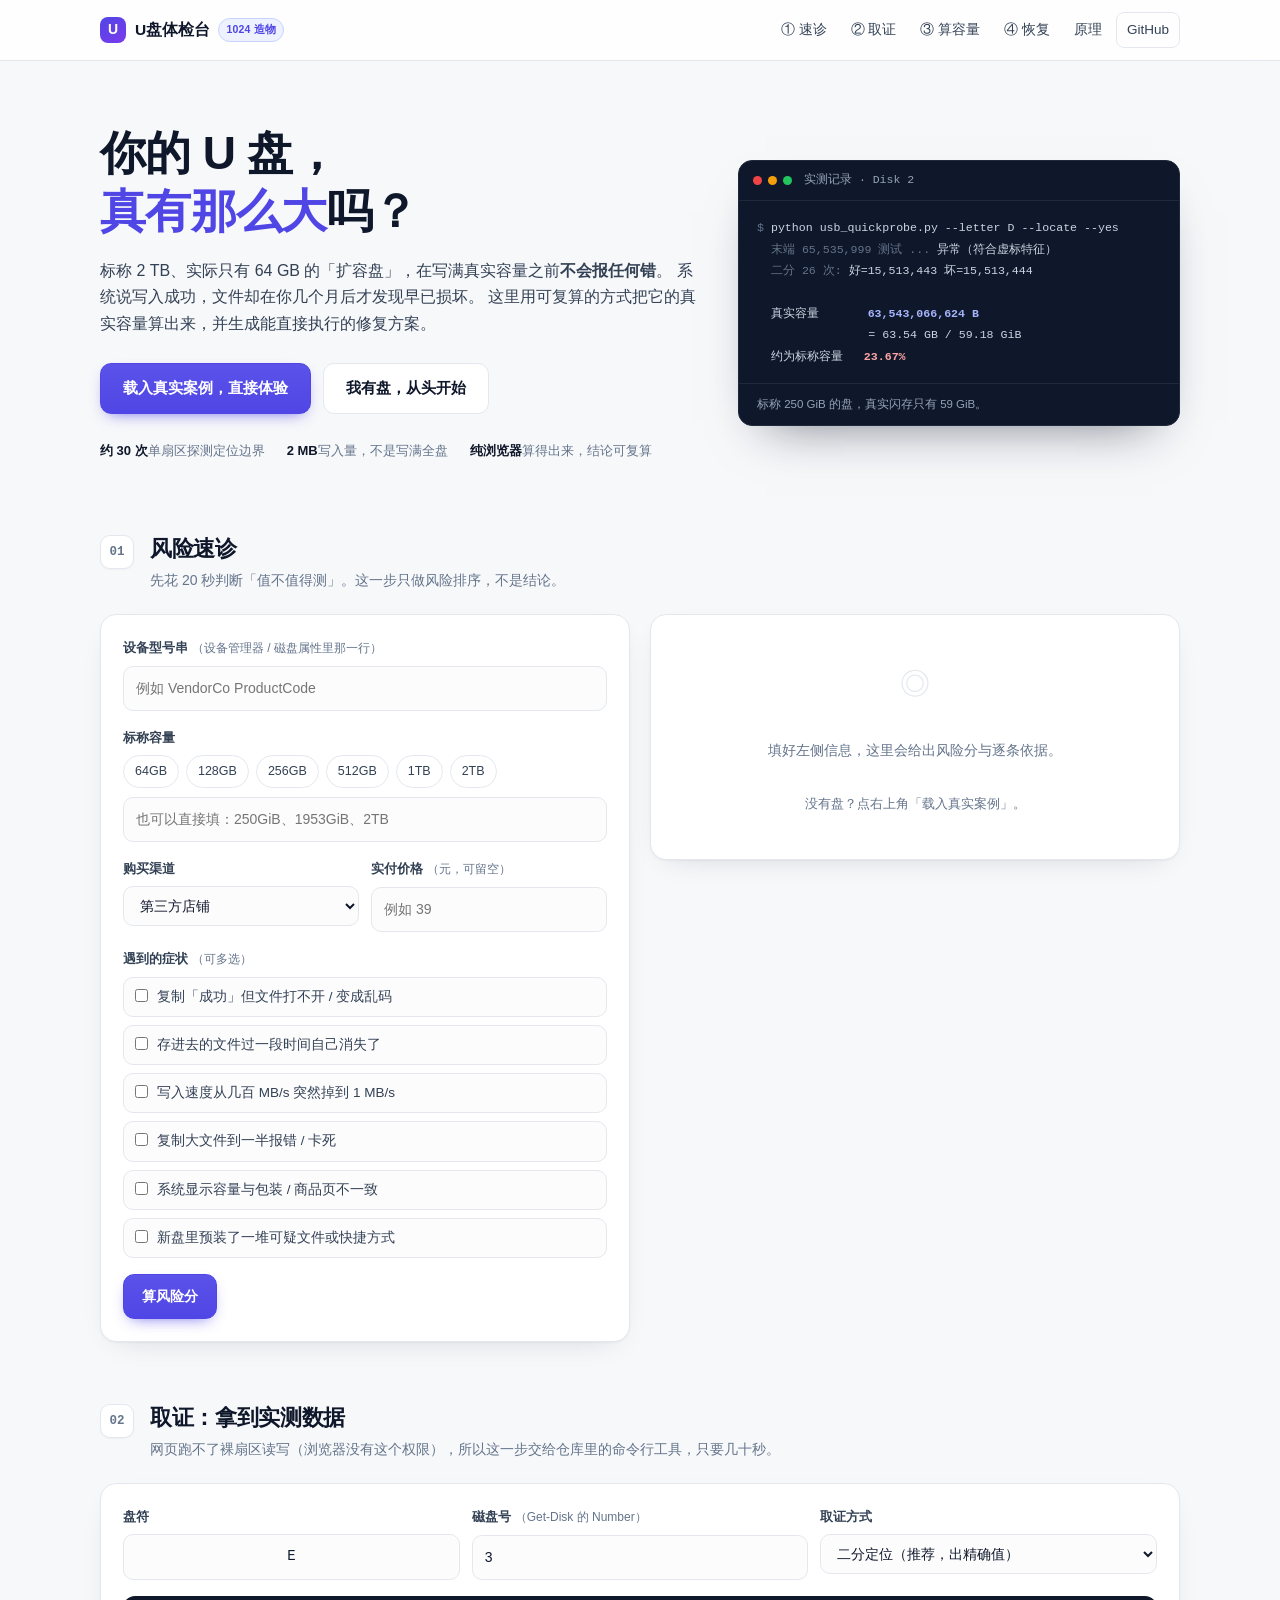
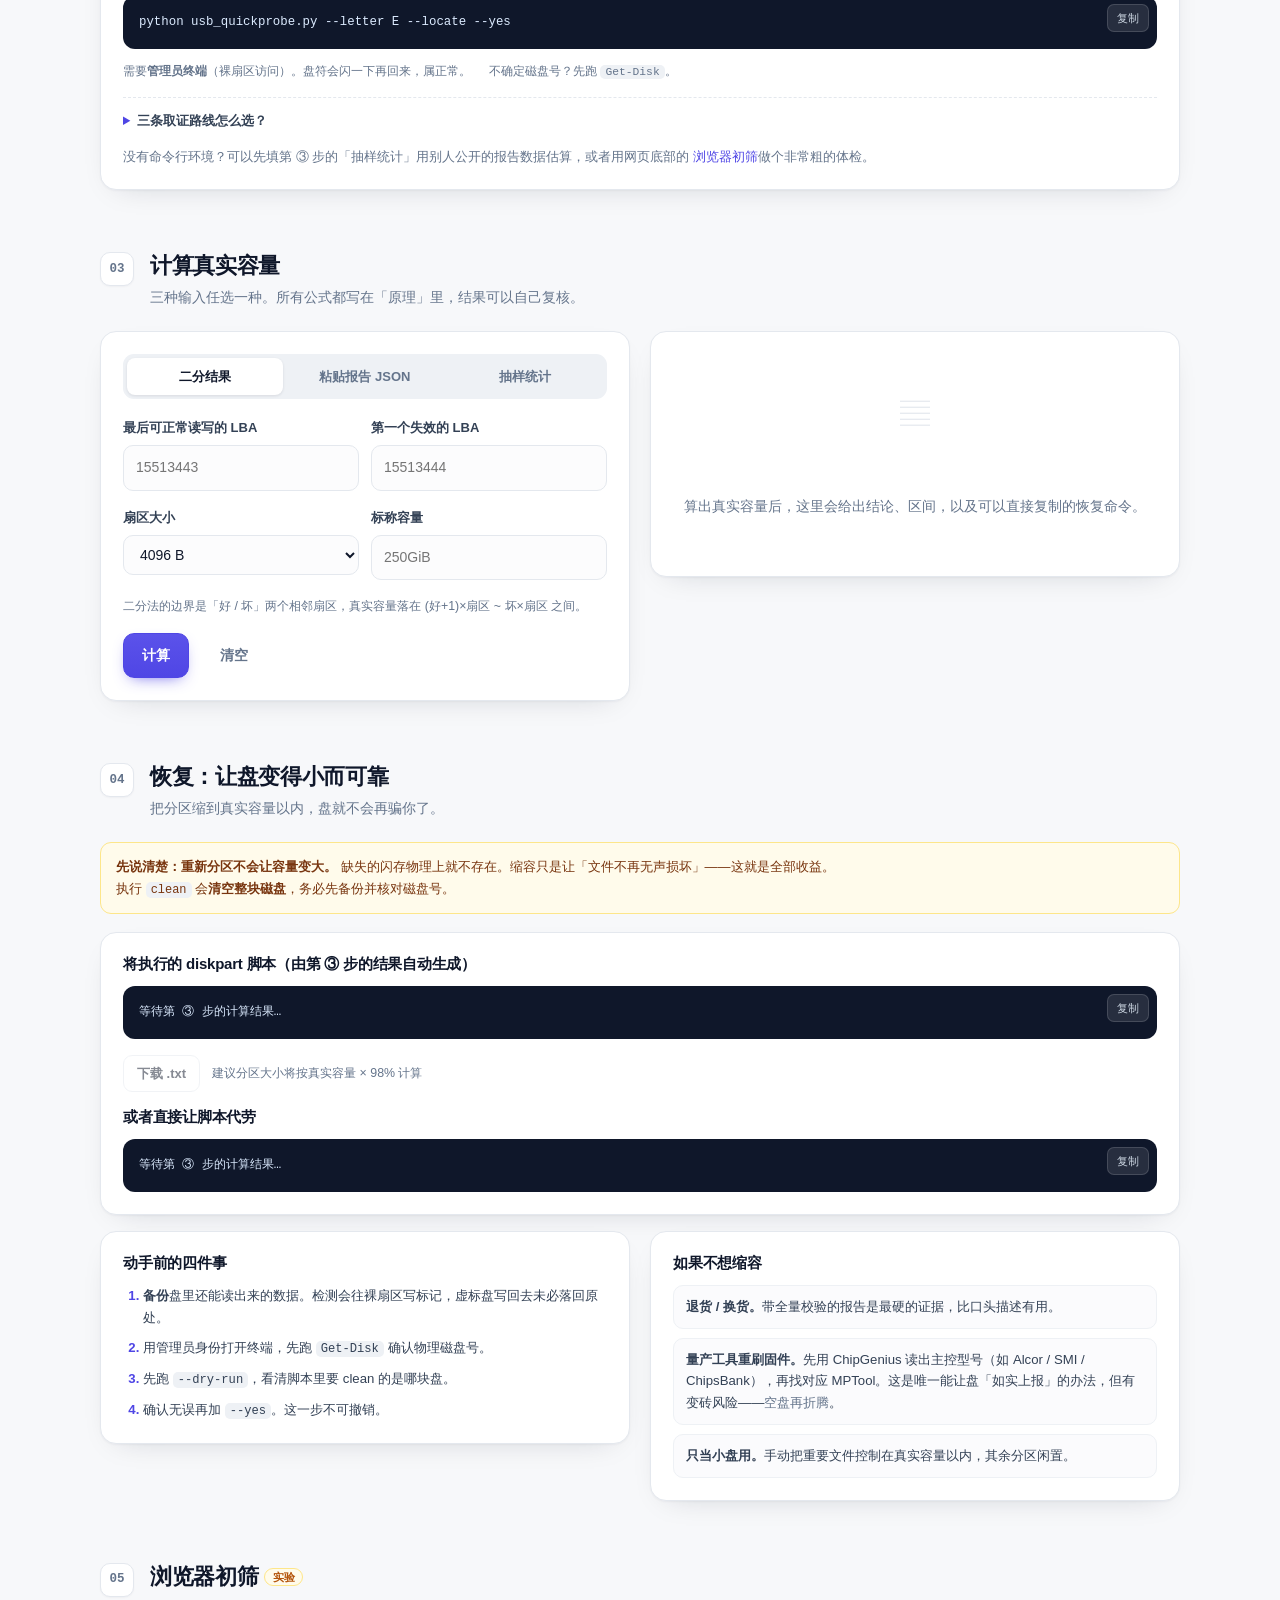
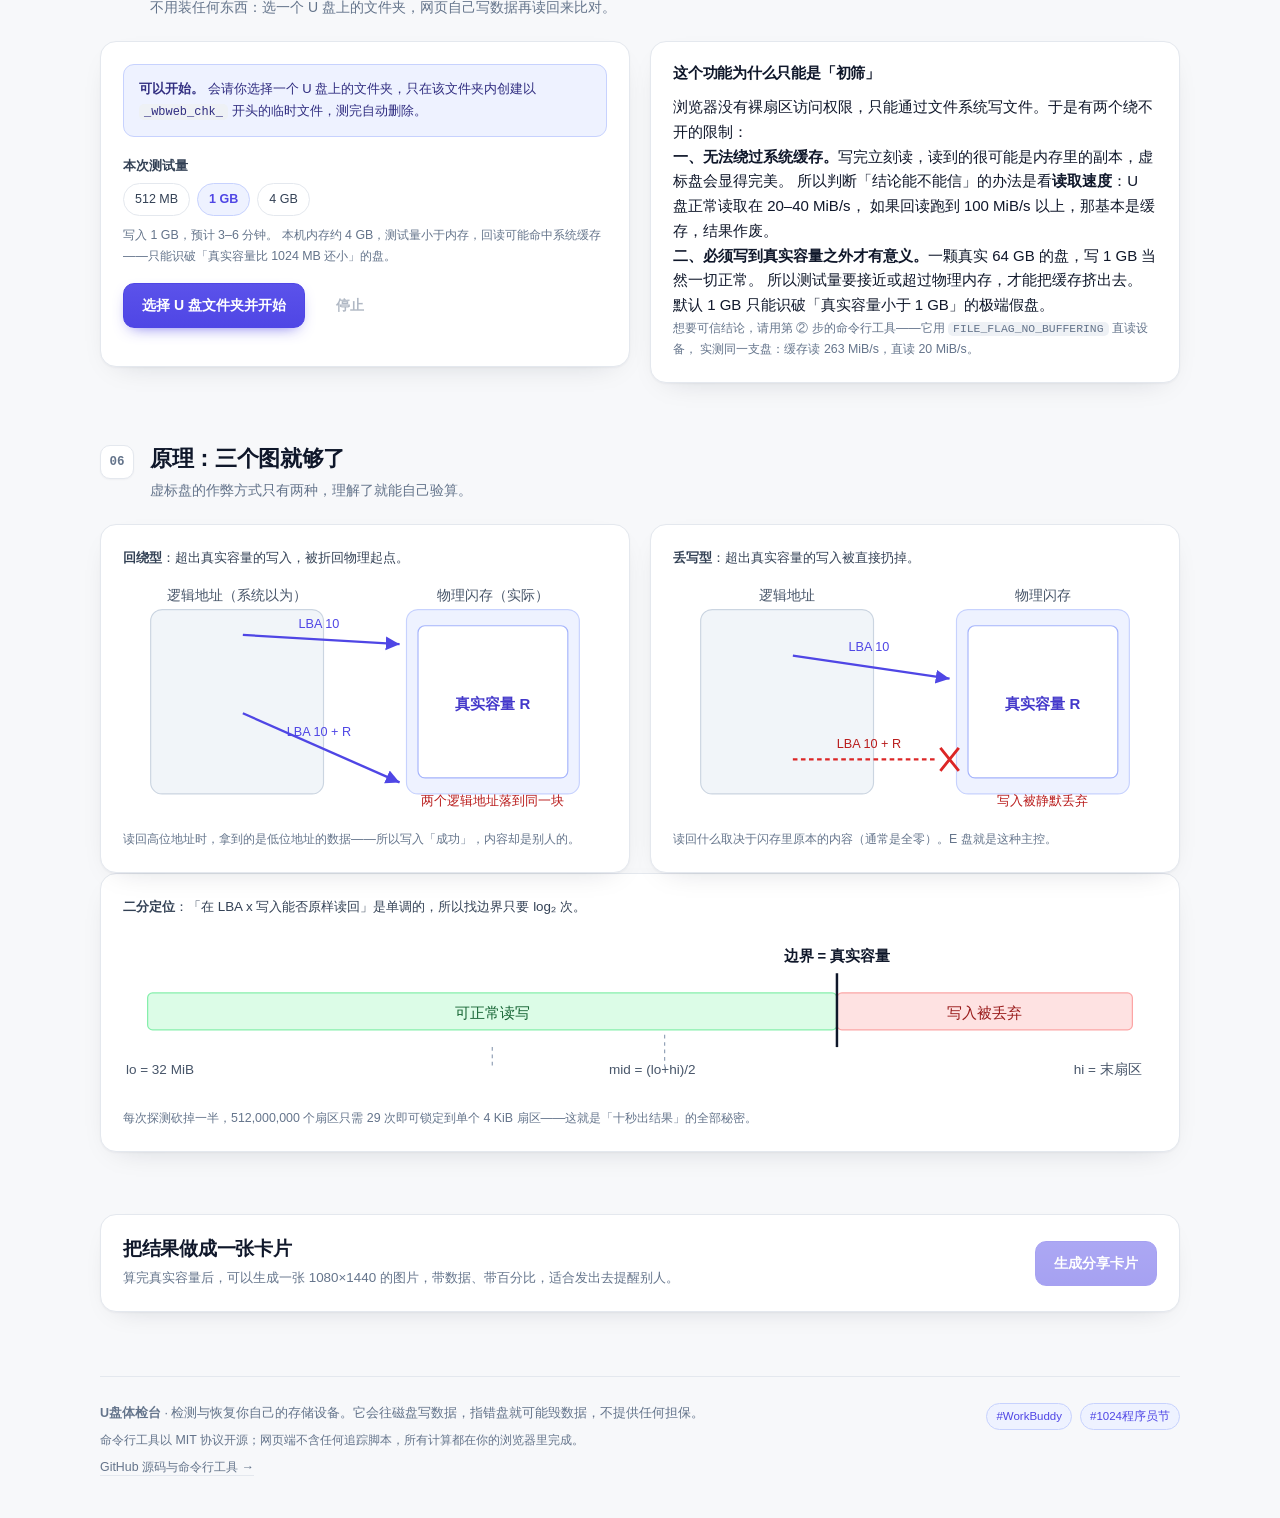
==== web/index.html @ 32edf79d "feat(web): add U盘体检台 web app and publish online - web/: zero-dependency single-page app (risk triage" ====
<!DOCTYPE html>
<html lang="zh-CN">
<head>
<meta charset="utf-8">
<meta name="viewport" content="width=device-width, initial-scale=1">
<title>U盘体检台 · 测出扩容盘的真实容量</title>
<meta name="description" content="标称 2TB 实际 64GB 的扩容 U 盘在你写满之前不会报错。速诊风险、生成取证命令、计算真实容量、生成恢复方案。">
<link rel="stylesheet" href="styles.css">
<link rel="icon" href="data:image/svg+xml,<svg xmlns='http://www.w3.org/2000/svg' viewBox='0 0 32 32'><text y='25' font-size='26'>🔍</text></svg>">
</head>
<body>

<header class="topbar">
  <div class="wrap topbar-inner">
    <a class="brand" href="#top">
      <span class="brand-mark">U</span>
      <span class="brand-name">U盘体检台</span>
      <span class="brand-badge">1024 造物</span>
    </a>
    <nav class="nav">
      <a href="#diagnose">① 速诊</a>
      <a href="#measure">② 取证</a>
      <a href="#calc">③ 算容量</a>
      <a href="#restore">④ 恢复</a>
      <a href="#how">原理</a>
      <a id="repoLink" class="nav-ghost" href="#" hidden>GitHub</a>
    </nav>
  </div>
</header>

<main id="top">

  <!-- ============ HERO ============ -->
  <section class="hero wrap">
    <div class="hero-copy">
      <h1>你的 U 盘，<br><span class="hl">真有那么大</span>吗？</h1>
      <p class="lede">
        标称 2 TB、实际只有 64 GB 的「扩容盘」，在写满真实容量之前<strong>不会报任何错</strong>。
        系统说写入成功，文件却在你几个月后才发现早已损坏。
        这里用可复算的方式把它的真实容量算出来，并生成能直接执行的修复方案。
      </p>
      <div class="hero-actions">
        <button id="demoBtn" class="btn btn-primary btn-lg">载入真实案例，直接体验</button>
        <a class="btn btn-lg" href="#diagnose">我有盘，从头开始</a>
      </div>
      <ul class="facts">
        <li><b>约 30 次</b>单扇区探测定位边界</li>
        <li><b>2 MB</b>写入量，不是写满全盘</li>
        <li><b>纯浏览器</b>算得出来，结论可复算</li>
      </ul>
    </div>
    <aside class="hero-card">
      <div class="hc-head">
        <span class="dot dot-red"></span><span class="dot dot-amber"></span><span class="dot dot-green"></span>
        <span class="hc-title">实测记录 · Disk 2</span>
      </div>
      <pre class="hc-code"><span class="c-dim">$</span> python usb_quickprobe.py --letter D --locate --yes
  <span class="c-dim">末端 65,535,999 测试 ...</span> 异常（符合虚标特征）
  <span class="c-dim">二分 26 次:</span> 好=15,513,443 坏=15,513,444

  真实容量       <span class="c-key">63,543,066,624 B</span>
                = 63.54 GB / 59.18 GiB
  约为标称容量   <span class="c-bad">23.67%</span></pre>
      <div class="hc-foot">标称 250 GiB 的盘，真实闪存只有 59 GiB。</div>
    </aside>
  </section>

  <!-- ============ ① 速诊 ============ -->
  <section id="diagnose" class="section wrap">
    <div class="sec-head">
      <span class="sec-num">01</span>
      <div>
        <h2>风险速诊</h2>
        <p>先花 20 秒判断「值不值得测」。这一步只做风险排序，<em>不是结论</em>。</p>
      </div>
    </div>

    <div class="grid-2">
      <div class="card form">
        <label class="field">
          <span class="label">设备型号串<em>（设备管理器 / 磁盘属性里那一行）</em></span>
          <input id="dModel" type="text" placeholder="例如 VendorCo ProductCode" list="modelHints" autocomplete="off">
          <datalist id="modelHints">
            <option value="VendorCo ProductCode"></option>
            <option value="Flash Disk 3.0"></option>
            <option value="General UDisk"></option>
            <option value="USB DISK 2.0"></option>
            <option value="Mass Storage Device"></option>
          </datalist>
        </label>

        <div class="field">
          <span class="label">标称容量</span>
          <div class="chips" id="capChips">
            <button type="button" data-cap="64GB">64GB</button>
            <button type="button" data-cap="128GB">128GB</button>
            <button type="button" data-cap="256GB">256GB</button>
            <button type="button" data-cap="512GB">512GB</button>
            <button type="button" data-cap="1TB">1TB</button>
            <button type="button" data-cap="2TB">2TB</button>
          </div>
          <input id="dCap" type="text" placeholder="也可以直接填：250GiB、1953GiB、2TB" autocomplete="off">
        </div>

        <div class="grid-2 tight">
          <label class="field">
            <span class="label">购买渠道</span>
            <select id="dChannel">
              <option value="brand">品牌官方 / 电商自营</option>
              <option value="third" selected>第三方店铺</option>
              <option value="used">二手 / 个人</option>
              <option value="gift">赠品 / 来源不明</option>
            </select>
          </label>
          <label class="field">
            <span class="label">实付价格<em>（元，可留空）</em></span>
            <input id="dPrice" type="number" min="0" step="1" placeholder="例如 39">
          </label>
        </div>

        <div class="field">
          <span class="label">遇到的症状<em>（可多选）</em></span>
          <div class="checks" id="dSymptoms">
            <label><input type="checkbox" value="corrupt" data-w="35"><span>复制「成功」但文件打不开 / 变成乱码</span></label>
            <label><input type="checkbox" value="vanish" data-w="40"><span>存进去的文件过一段时间自己消失了</span></label>
            <label><input type="checkbox" value="slow" data-w="20"><span>写入速度从几百 MB/s 突然掉到 1 MB/s</span></label>
            <label><input type="checkbox" value="fail" data-w="10"><span>复制大文件到一半报错 / 卡死</span></label>
            <label><input type="checkbox" value="mismatch" data-w="25"><span>系统显示容量与包装 / 商品页不一致</span></label>
            <label><input type="checkbox" value="preload" data-w="15"><span>新盘里预装了一堆可疑文件或快捷方式</span></label>
          </div>
        </div>

        <button id="dRun" class="btn btn-primary">算风险分</button>
      </div>

      <div class="card result-card" id="dResult">
        <div class="empty-state" id="dEmpty">
          <div class="empty-icon">◎</div>
          <p>填好左侧信息，这里会给出风险分与逐条依据。</p>
          <p class="muted">没有盘？点右上角「载入真实案例」。</p>
        </div>
        <div id="dOut" hidden></div>
      </div>
    </div>
  </section>

  <!-- ============ ② 取证 ============ -->
  <section id="measure" class="section wrap">
    <div class="sec-head">
      <span class="sec-num">02</span>
      <div>
        <h2>取证：拿到实测数据</h2>
        <p>网页跑不了裸扇区读写（浏览器没有这个权限），所以这一步交给仓库里的命令行工具，只要几十秒。</p>
      </div>
    </div>

    <div class="card">
      <div class="grid-3 tight">
        <label class="field">
          <span class="label">盘符</span>
          <input id="mLetter" type="text" maxlength="1" value="E" autocomplete="off">
        </label>
        <label class="field">
          <span class="label">磁盘号<em>（Get-Disk 的 Number）</em></span>
          <input id="mDisk" type="number" min="0" value="3">
        </label>
        <label class="field">
          <span class="label">取证方式</span>
          <select id="mMode">
            <option value="locate">二分定位（推荐，出精确值）</option>
            <option value="probe">随机抽样（先判真假）</option>
            <option value="full">全量写满（最严谨，最慢）</option>
          </select>
        </label>
      </div>

      <div class="codeblock">
        <button class="copy-btn" data-copy="mCmd">复制</button>
        <pre id="mCmd"></pre>
      </div>

      <div class="hint-row">
        <span class="hint">需要<strong>管理员终端</strong>（裸扇区访问）。盘符会闪一下再回来，属正常。</span>
        <span class="hint">不确定磁盘号？先跑 <code>Get-Disk</code>。</span>
      </div>

      <details class="fold">
        <summary>三条取证路线怎么选？</summary>
        <div class="table-wrap">
          <table>
            <thead><tr><th>方式</th><th>写入量</th><th>耗时</th><th>能给出什么</th></tr></thead>
            <tbody>
              <tr><td>二分定位</td><td>约 30 个扇区</td><td>10 秒</td><td>精确到 4 KiB 的真实容量</td></tr>
              <tr><td>随机抽样</td><td>约 2 MB</td><td>1–3 分钟</td><td>真假判定 + 粗估容量</td></tr>
              <tr><td>全量写满</td><td>整个标称容量</td><td>几十小时</td><td>逐字节证明，可用于退货举证</td></tr>
            </tbody>
          </table>
        </div>
      </details>

      <p class="note">
        没有命令行环境？可以先填第 ③ 步的「抽样统计」用别人公开的报告数据估算，或者用网页底部的
        <a href="#browser">浏览器初筛</a>做个非常粗的体检。
      </p>
    </div>
  </section>

  <!-- ============ ③ 算容量 ============ -->
  <section id="calc" class="section wrap">
    <div class="sec-head">
      <span class="sec-num">03</span>
      <div>
        <h2>计算真实容量</h2>
        <p>三种输入任选一种。所有公式都写在「原理」里，结果可以自己复核。</p>
      </div>
    </div>

    <div class="grid-2">
      <div class="card">
        <div class="tabs" id="calcTabs">
          <button class="tab is-on" data-tab="lba">二分结果</button>
          <button class="tab" data-tab="json">粘贴报告 JSON</button>
          <button class="tab" data-tab="sample">抽样统计</button>
        </div>

        <!-- tab: lba -->
        <div class="tabpane is-on" data-pane="lba">
          <div class="grid-2 tight">
            <label class="field">
              <span class="label">最后可正常读写的 LBA</span>
              <input id="cGood" type="number" min="0" placeholder="15513443">
            </label>
            <label class="field">
              <span class="label">第一个失效的 LBA</span>
              <input id="cBad" type="number" min="0" placeholder="15513444">
            </label>
          </div>
          <div class="grid-2 tight">
            <label class="field">
              <span class="label">扇区大小</span>
              <select id="cSector">
                <option value="4096" selected>4096 B</option>
                <option value="512">512 B</option>
              </select>
            </label>
            <label class="field">
              <span class="label">标称容量</span>
              <input id="cNominal1" type="text" placeholder="250GiB">
            </label>
          </div>
          <p class="micro">二分法的边界是「好 / 坏」两个相邻扇区，真实容量落在 (好+1)×扇区 ~ 坏×扇区 之间。</p>
        </div>

        <!-- tab: json -->
        <div class="tabpane" data-pane="json">
          <label class="field">
            <span class="label">把 <code>usb_quickprobe_*.json</code> 的内容粘进来</span>
            <textarea id="cJson" rows="8" placeholder='{"上报容量": 268435456000, "最大成功LBA": 15513443, "首个异常LBA": 15513444, ...}'></textarea>
          </label>
          <div class="row-2">
            <button id="cReadFile" class="btn btn-sm">选择 JSON 文件</button>
            <input id="cFile" type="file" accept=".json,application/json" hidden>
            <span class="micro">两个脚本生成的报告都认（抽样 / 二分）。</span>
          </div>
        </div>

        <!-- tab: sample -->
        <div class="tabpane" data-pane="sample">
          <div class="grid-2 tight">
            <label class="field">
              <span class="label">抽样扇区总数</span>
              <input id="sTotal" type="number" min="1" placeholder="514">
            </label>
            <label class="field">
              <span class="label">其中读到自己的标记</span>
              <input id="sOk" type="number" min="0" placeholder="13">
            </label>
          </div>
          <label class="field">
            <span class="label">标称容量</span>
            <input id="cNominal2" type="text" placeholder="2TB">
          </label>
          <p class="micro">
            命中率 ≈ 真实容量 / 标称容量。用 Wilson 区间给出 95% 置信范围——样本只有十几个时，
            这个区间会很宽，这正是它诚实的表现。
          </p>
        </div>

        <div class="row-2 mt">
          <button id="cRun" class="btn btn-primary">计算</button>
          <button id="cReset" class="btn btn-ghost">清空</button>
        </div>
      </div>

      <div class="card result-card" id="cResult">
        <div class="empty-state" id="cEmpty">
          <div class="empty-icon">▤</div>
          <p>算出真实容量后，这里会给出结论、区间，以及可以直接复制的恢复命令。</p>
        </div>
        <div id="cOut" hidden></div>
      </div>
    </div>
  </section>

  <!-- ============ ④ 恢复 ============ -->
  <section id="restore" class="section wrap">
    <div class="sec-head">
      <span class="sec-num">04</span>
      <div>
        <h2>恢复：让盘变得小而可靠</h2>
        <p>把分区缩到真实容量以内，盘就不会再骗你了。</p>
      </div>
    </div>

    <div class="alert alert-warn">
      <strong>先说清楚：重新分区不会让容量变大。</strong>
      缺失的闪存物理上就不存在。缩容只是让「文件不再无声损坏」——这就是全部收益。
      <br>执行 <code>clean</code> 会<strong>清空整块磁盘</strong>，务必先备份并核对磁盘号。
    </div>

    <div class="card">
      <h3 class="card-title">将执行的 diskpart 脚本（由第 ③ 步的结果自动生成）</h3>
      <div class="codeblock">
        <button class="copy-btn" data-copy="rScript">复制</button>
        <pre id="rScript">等待第 ③ 步的计算结果…</pre>
      </div>
      <div class="row-2 mt">
        <button id="rDownload" class="btn btn-sm" disabled>下载 .txt</button>
        <span class="micro" id="rMeta">建议分区大小将按真实容量 × 98% 计算</span>
      </div>

      <h3 class="card-title mt">或者直接让脚本代劳</h3>
      <div class="codeblock">
        <button class="copy-btn" data-copy="rCmd">复制</button>
        <pre id="rCmd">等待第 ③ 步的计算结果…</pre>
      </div>
    </div>

    <div class="grid-2 mt">
      <div class="card">
        <h3 class="card-title">动手前的四件事</h3>
        <ol class="steps">
          <li><b>备份</b>盘里还能读出来的数据。检测会往裸扇区写标记，虚标盘写回去未必落回原处。</li>
          <li>用管理员身份打开终端，先跑 <code>Get-Disk</code> 确认物理磁盘号。</li>
          <li>先跑 <code>--dry-run</code>，看清脚本里要 clean 的是哪块盘。</li>
          <li>确认无误再加 <code>--yes</code>。这一步不可撤销。</li>
        </ol>
      </div>
      <div class="card">
        <h3 class="card-title">如果不想缩容</h3>
        <ul class="plain">
          <li><b>退货 / 换货。</b>带全量校验的报告是最硬的证据，比口头描述有用。</li>
          <li><b>量产工具重刷固件。</b>先用 ChipGenius 读出主控型号（如 Alcor / SMI / ChipsBank），再找对应 MPTool。这是唯一能让盘「如实上报」的办法，但有变砖风险——<em>空盘再折腾</em>。</li>
          <li><b>只当小盘用。</b>手动把重要文件控制在真实容量以内，其余分区闲置。</li>
        </ul>
      </div>
    </div>
  </section>

  <!-- ============ 浏览器初筛 ============ -->
  <section id="browser" class="section wrap">
    <div class="sec-head">
      <span class="sec-num">05</span>
      <div>
        <h2>浏览器初筛 <span class="pill pill-beta">实验</span></h2>
        <p>不用装任何东西：选一个 U 盘上的文件夹，网页自己写数据再读回来比对。</p>
      </div>
    </div>

    <div class="grid-2">
      <div class="card">
        <div class="alert alert-info" id="fsaSupport">
          正在检查浏览器能力…
        </div>

        <label class="field">
          <span class="label">本次测试量</span>
          <div class="chips" id="bSizeChips">
            <button type="button" data-mb="512">512 MB</button>
            <button type="button" data-mb="1024" class="is-on">1 GB</button>
            <button type="button" data-mb="4096">4 GB</button>
          </div>
          <p class="micro" id="bSizeHint">测试量越大，结论越可信，也越慢。</p>
        </label>

        <div class="row-2">
          <button id="bStart" class="btn btn-primary">选择 U 盘文件夹并开始</button>
          <button id="bStop" class="btn btn-ghost" disabled>停止</button>
        </div>

        <div class="progress mt" id="bProgWrap" hidden>
          <div class="progress-bar"><span id="bBar"></span></div>
          <div class="progress-meta"><span id="bPhase">准备中</span><span id="bStat"></span></div>
        </div>

        <pre id="bLog" class="log" hidden></pre>
        <div id="bVerdict" class="mt"></div>
      </div>

      <div class="card prose">
        <h3 class="card-title">这个功能为什么只能是「初筛」</h3>
        <p>
          浏览器没有裸扇区访问权限，只能通过文件系统写文件。于是有两个绕不开的限制：
        </p>
        <p>
          <b>一、无法绕过系统缓存。</b>写完立刻读，读到的很可能是内存里的副本，虚标盘会显得完美。
          所以判断「结论能不能信」的办法是看<strong>读取速度</strong>：U 盘正常读取在 20–40 MiB/s，
          如果回读跑到 100 MiB/s 以上，那基本是缓存，结果作废。
        </p>
        <p>
          <b>二、必须写到真实容量之外才有意义。</b>一颗真实 64 GB 的盘，写 1 GB 当然一切正常。
          所以测试量要接近或超过物理内存，才能把缓存挤出去。默认 1 GB 只能识破「真实容量小于 1 GB」的极端假盘。
        </p>
        <p class="micro">
          想要可信结论，请用第 ② 步的命令行工具——它用 <code>FILE_FLAG_NO_BUFFERING</code> 直读设备，
          实测同一支盘：缓存读 263 MiB/s，直读 20 MiB/s。
        </p>
      </div>
    </div>
  </section>

  <!-- ============ 原理 ============ -->
  <section id="how" class="section wrap">
    <div class="sec-head">
      <span class="sec-num">06</span>
      <div>
        <h2>原理：三个图就够了</h2>
        <p>虚标盘的作弊方式只有两种，理解了就能自己验算。</p>
      </div>
    </div>

    <div class="grid-2">
      <figure class="card fig">
        <figcaption><b>回绕型</b>：超出真实容量的写入，被折回物理起点。</figcaption>
        <svg viewBox="0 0 420 220" role="img" aria-label="回绕型地址映射示意图">
          <defs>
            <marker id="ar1" markerWidth="8" markerHeight="8" refX="6" refY="3" orient="auto">
              <path d="M0,0 L6,3 L0,6 Z" fill="#4f46e5"/>
            </marker>
          </defs>
          <rect x="24" y="30" width="150" height="160" rx="10" fill="#f1f5f9" stroke="#cbd5e1"/>
          <text x="99" y="22" text-anchor="middle" font-size="12" fill="#475569">逻辑地址（系统以为）</text>
          <rect x="246" y="30" width="150" height="160" rx="10" fill="#eef2ff" stroke="#c7d2fe"/>
          <text x="321" y="22" text-anchor="middle" font-size="12" fill="#475569">物理闪存（实际）</text>
          <rect x="256" y="44" width="130" height="132" rx="6" fill="#fff" stroke="#a5b4fc"/>
          <text x="321" y="116" text-anchor="middle" font-size="13" font-weight="700" fill="#4338ca">真实容量 R</text>
          <line x1="104" y1="52" x2="240" y2="60" stroke="#4f46e5" stroke-width="2" marker-end="url(#ar1)"/>
          <text x="170" y="46" text-anchor="middle" font-size="11" fill="#4f46e5">LBA 10</text>
          <line x1="104" y1="120" x2="240" y2="180" stroke="#4f46e5" stroke-width="2" marker-end="url(#ar1)"/>
          <text x="170" y="140" text-anchor="middle" font-size="11" fill="#4f46e5">LBA 10 + R</text>
          <text x="321" y="200" text-anchor="middle" font-size="11" fill="#b91c1c">两个逻辑地址落到同一块</text>
        </svg>
        <p class="micro">读回高位地址时，拿到的是低位地址的数据——所以写入「成功」，内容却是别人的。</p>
      </figure>

      <figure class="card fig">
        <figcaption><b>丢写型</b>：超出真实容量的写入被直接扔掉。</figcaption>
        <svg viewBox="0 0 420 220" role="img" aria-label="丢写型示意图">
          <rect x="24" y="30" width="150" height="160" rx="10" fill="#f1f5f9" stroke="#cbd5e1"/>
          <text x="99" y="22" text-anchor="middle" font-size="12" fill="#475569">逻辑地址</text>
          <rect x="246" y="30" width="150" height="160" rx="10" fill="#eef2ff" stroke="#c7d2fe"/>
          <text x="321" y="22" text-anchor="middle" font-size="12" fill="#475569">物理闪存</text>
          <rect x="256" y="44" width="130" height="132" rx="6" fill="#fff" stroke="#a5b4fc"/>
          <text x="321" y="116" text-anchor="middle" font-size="13" font-weight="700" fill="#4338ca">真实容量 R</text>
          <line x1="104" y1="70" x2="240" y2="90" stroke="#4f46e5" stroke-width="2" marker-end="url(#ar1)"/>
          <text x="170" y="66" text-anchor="middle" font-size="11" fill="#4f46e5">LBA 10</text>
          <line x1="104" y1="160" x2="228" y2="160" stroke="#dc2626" stroke-width="2" stroke-dasharray="4 3"/>
          <path d="M232 150 L248 170 M248 150 L232 170" stroke="#dc2626" stroke-width="2.5"/>
          <text x="170" y="150" text-anchor="middle" font-size="11" fill="#b91c1c">LBA 10 + R</text>
          <text x="321" y="200" text-anchor="middle" font-size="11" fill="#b91c1c">写入被静默丢弃</text>
        </svg>
        <p class="micro">读回什么取决于闪存里原本的内容（通常是全零）。E 盘就是这种主控。</p>
      </figure>
    </div>

    <div class="card fig mt">
      <figcaption><b>二分定位</b>：「在 LBA x 写入能否原样读回」是单调的，所以找边界只要 log₂ 次。</figcaption>
      <svg viewBox="0 0 840 150" role="img" aria-label="二分查找容量边界示意图">
        <rect x="20" y="56" width="560" height="30" rx="4" fill="#dcfce7" stroke="#86efac"/>
        <rect x="580" y="56" width="240" height="30" rx="4" fill="#fee2e2" stroke="#fca5a5"/>
        <text x="300" y="76" text-anchor="middle" font-size="12" fill="#166534">可正常读写</text>
        <text x="700" y="76" text-anchor="middle" font-size="12" fill="#991b1b">写入被丢弃</text>
        <line x1="580" y1="40" x2="580" y2="100" stroke="#0f172a" stroke-width="2"/>
        <text x="580" y="30" text-anchor="middle" font-size="12" font-weight="700" fill="#0f172a">边界 = 真实容量</text>
        <g font-size="11" fill="#475569" text-anchor="middle">
          <text x="30" y="122">lo = 32 MiB</text>
          <text x="430" y="122">mid = (lo+hi)/2</text>
          <text x="800" y="122">hi = 末扇区</text>
        </g>
        <g stroke="#94a3b8" stroke-dasharray="3 3">
          <line x1="300" y1="100" x2="300" y2="116"/>
          <line x1="440" y1="90" x2="440" y2="116"/>
        </g>
      </svg>
      <p class="micro">
        每次探测砍掉一半，512,000,000 个扇区只需 29 次即可锁定到单个 4 KiB 扇区——这就是「十秒出结果」的全部秘密。
      </p>
    </div>
  </section>

  <!-- ============ 分享卡 ============ -->
  <section class="section wrap">
    <div class="card cta-card">
      <div>
        <h2>把结果做成一张卡片</h2>
        <p>算完真实容量后，可以生成一张 1080×1440 的图片，带数据、带百分比，适合发出去提醒别人。</p>
      </div>
      <button id="shareBtn" class="btn btn-primary" disabled>生成分享卡片</button>
    </div>
    <div id="shareWrap" class="share-wrap" hidden>
      <canvas id="shareCanvas" width="1080" height="1440"></canvas>
      <div class="share-actions">
        <button id="shareDl" class="btn btn-primary">下载 PNG</button>
        <button id="shareClose" class="btn btn-ghost">收起</button>
      </div>
    </div>
  </section>

  <footer class="footer wrap">
    <div>
      <p><b>U盘体检台</b> · 检测与恢复你自己的存储设备。它会往磁盘写数据，指错盘就可能毁数据，不提供任何担保。</p>
      <p class="micro">命令行工具以 MIT 协议开源；网页端不含任何追踪脚本，所有计算都在你的浏览器里完成。</p>
      <p class="micro"><a class="foot-link" href="https://github.com/dscdtc/usb-storage-fake-capacity-checker" target="_blank" rel="noopener">GitHub 源码与命令行工具 →</a></p>
    </div>
    <div class="foot-tags">
      <span>#WorkBuddy</span><span>#1024程序员节</span>
    </div>
  </footer>
</main>

<script src="app.js"></script>
</body>
</html>
---- web/styles.css ----
/* ============================================================
   U盘体检台 — 样式
   浅色主题 / 无外部依赖 / 响应式
   ============================================================ */

:root {
  --bg: #f7f8fa;
  --surface: #ffffff;
  --ink: #0f172a;
  --ink-2: #334155;
  --ink-3: #64748b;
  --line: #e4e8ee;
  --line-2: #eef1f5;
  --accent: #4f46e5;
  --accent-soft: #eef2ff;
  --accent-line: #c7d2fe;
  --ok: #059669;
  --ok-soft: #ecfdf5;
  --ok-line: #a7f3d0;
  --warn: #b45309;
  --warn-soft: #fffbeb;
  --warn-line: #fde68a;
  --bad: #dc2626;
  --bad-soft: #fef2f2;
  --bad-line: #fecaca;
  --radius: 16px;
  --shadow: 0 1px 2px rgba(15, 23, 42, .04), 0 10px 30px -18px rgba(15, 23, 42, .22);
  --mono: ui-monospace, "Cascadia Code", "SFMono-Regular", Consolas, "Liberation Mono", monospace;
}

* { box-sizing: border-box; }

/* 有些元素自带 display（grid/flex），会盖掉 [hidden] 的默认样式，这里强制还原 */
[hidden] { display: none !important; }

/* 网格子项默认 min-width:auto，长代码行会把整列撑出视口，必须允许收缩 */
.hero > *, .grid-2 > *, .grid-3 > * { min-width: 0; }

html { scroll-behavior: smooth; }

body {
  margin: 0;
  background:
    radial-gradient(1100px 520px at 78% -8%, #eef2ff 0%, rgba(238, 242, 255, 0) 62%),
    var(--bg);
  color: var(--ink);
  font: 15px/1.65 -apple-system, BlinkMacSystemFont, "Segoe UI", "PingFang SC",
        "Hiragino Sans GB", "Microsoft YaHei", sans-serif;
  -webkit-font-smoothing: antialiased;
}

h1, h2, h3 { margin: 0; line-height: 1.25; letter-spacing: -.015em; }
p { margin: 0; }
a { color: var(--accent); text-decoration: none; }
a:hover { text-decoration: underline; }
code { font-family: var(--mono); font-size: .92em; background: var(--line-2); padding: 1px 5px; border-radius: 5px; }
em { font-style: normal; color: var(--ink-3); }

.wrap { width: min(1080px, calc(100% - 40px)); margin-inline: auto; }

/* ---------- 顶栏 ---------- */
.topbar {
  position: sticky; top: 0; z-index: 50;
  background: rgba(255, 255, 255, .82);
  backdrop-filter: saturate(180%) blur(12px);
  border-bottom: 1px solid var(--line);
}
.topbar-inner { display: flex; align-items: center; justify-content: space-between; height: 60px; gap: 16px; }
.brand { display: flex; align-items: center; gap: 9px; color: var(--ink); font-weight: 700; letter-spacing: -.01em; }
.brand:hover { text-decoration: none; }
.brand-mark {
  display: grid; place-items: center; width: 26px; height: 26px; border-radius: 8px;
  background: linear-gradient(145deg, #4f46e5, #7c3aed); color: #fff;
  font-size: 14px; font-weight: 800;
}
.brand-name { font-size: 15.5px; }
.brand-badge {
  font-size: 10.5px; font-weight: 600; color: var(--accent);
  background: var(--accent-soft); border: 1px solid var(--accent-line);
  padding: 2px 7px; border-radius: 99px; letter-spacing: .02em;
}
.nav { display: flex; align-items: center; gap: 4px; }
.nav a {
  font-size: 13.5px; color: var(--ink-2); padding: 6px 10px; border-radius: 8px;
}
.nav a:hover { background: var(--line-2); text-decoration: none; color: var(--ink); }
.nav-ghost { border: 1px solid var(--line); }

/* ---------- 首屏 ---------- */
.hero {
  display: grid; grid-template-columns: 1.15fr .85fr; gap: 40px; align-items: center;
  padding: 64px 0 20px;
}
.hero h1 { font-size: clamp(30px, 4.4vw, 46px); font-weight: 800; }
.hl { color: var(--accent); }
.lede { margin-top: 18px; font-size: 16px; color: var(--ink-2); max-width: 46em; }
.hero-actions { display: flex; flex-wrap: wrap; gap: 12px; margin-top: 26px; }
.facts { display: flex; flex-wrap: wrap; gap: 8px 22px; list-style: none; margin: 26px 0 0; padding: 0; font-size: 13px; color: var(--ink-3); }
.facts b { color: var(--ink); font-weight: 700; }

.hero-card {
  background: #0f172a; border-radius: 14px; overflow: hidden;
  box-shadow: 0 24px 50px -28px rgba(15, 23, 42, .6);
  border: 1px solid #1e293b;
}
.hc-head { display: flex; align-items: center; gap: 6px; padding: 10px 14px; border-bottom: 1px solid #1e293b; }
.dot { width: 9px; height: 9px; border-radius: 50%; }
.dot-red { background: #ef4444; } .dot-amber { background: #f59e0b; } .dot-green { background: #22c55e; }
.hc-title { margin-left: 6px; font-size: 11.5px; color: #94a3b8; font-family: var(--mono); }
.hc-code {
  margin: 0; padding: 16px 18px; font-family: var(--mono); font-size: 11.6px; line-height: 1.85;
  color: #cbd5e1; white-space: pre-wrap; overflow-wrap: anywhere; overflow-x: auto;
}
.c-dim { color: #64748b; } .c-key { color: #a5b4fc; font-weight: 700; } .c-bad { color: #fca5a5; font-weight: 700; }
.hc-foot { padding: 11px 18px; border-top: 1px solid #1e293b; font-size: 11.5px; color: #94a3b8; }

/* ---------- 区块 ---------- */
.section { padding: 54px 0 8px; scroll-margin-top: 70px; }
.sec-head { display: flex; gap: 16px; align-items: flex-start; margin-bottom: 22px; }
.sec-num {
  flex: none; display: grid; place-items: center; width: 34px; height: 34px; border-radius: 10px;
  background: var(--surface); border: 1px solid var(--line); color: var(--ink-3);
  font-family: var(--mono); font-size: 12.5px; font-weight: 700; box-shadow: var(--shadow);
}
.sec-head h2 { font-size: 22px; font-weight: 750; }
.sec-head p { margin-top: 6px; color: var(--ink-3); font-size: 14px; max-width: 62em; }

/* ---------- 卡片 ---------- */
.card {
  background: var(--surface); border: 1px solid var(--line); border-radius: var(--radius);
  padding: 22px; box-shadow: var(--shadow);
}
.card-title { font-size: 15px; font-weight: 700; margin-bottom: 12px; }
.grid-2 { display: grid; grid-template-columns: 1fr 1fr; gap: 20px; align-items: start; }
.grid-3 { display: grid; grid-template-columns: repeat(3, 1fr); gap: 14px; }
.tight { gap: 12px; }
.mt { margin-top: 16px; }
.row-2 { display: flex; align-items: center; gap: 12px; flex-wrap: wrap; }

/* ---------- 表单 ---------- */
.field { display: block; margin-bottom: 16px; }
.label { display: block; font-size: 13px; font-weight: 600; color: var(--ink-2); margin-bottom: 7px; }
.label em { font-weight: 400; font-size: 12px; margin-left: 4px; }
input[type="text"], input[type="number"], select, textarea {
  width: 100%; padding: 10px 12px; font: inherit; font-size: 14px; color: var(--ink);
  background: #fcfcfd; border: 1px solid var(--line); border-radius: 10px;
  transition: border-color .15s, box-shadow .15s, background .15s;
}
input:focus, select:focus, textarea:focus {
  outline: none; background: #fff; border-color: var(--accent);
  box-shadow: 0 0 0 3px rgba(79, 70, 229, .12);
}
textarea { font-family: var(--mono); font-size: 12.4px; resize: vertical; line-height: 1.6; }
#mLetter { text-transform: uppercase; font-family: var(--mono); text-align: center; }

.chips { display: flex; flex-wrap: wrap; gap: 7px; margin-bottom: 9px; }
.chips button {
  font: inherit; font-size: 12.5px; padding: 5px 11px; border-radius: 99px; cursor: pointer;
  background: #fff; border: 1px solid var(--line); color: var(--ink-2);
}
.chips button:hover { border-color: var(--accent-line); color: var(--accent); }
.chips button.is-on { background: var(--accent-soft); border-color: var(--accent-line); color: var(--accent); font-weight: 600; }

.checks { display: grid; gap: 8px; }
.checks label {
  display: flex; gap: 9px; align-items: flex-start; font-size: 13.5px; color: var(--ink-2);
  padding: 8px 11px; border: 1px solid var(--line); border-radius: 10px; cursor: pointer;
  background: #fcfcfd; transition: border-color .15s, background .15s;
}
.checks label:hover { border-color: var(--accent-line); }
.checks input { margin: 3px 0 0; accent-color: var(--accent); flex: none; }
.checks input:checked + span { color: var(--ink); font-weight: 600; }

/* ---------- 按钮 ---------- */
.btn {
  display: inline-flex; align-items: center; justify-content: center; gap: 7px;
  font: inherit; font-size: 14px; font-weight: 600; padding: 10px 18px;
  border-radius: 11px; border: 1px solid var(--line); background: #fff; color: var(--ink);
  cursor: pointer; transition: transform .08s, box-shadow .15s, background .15s, border-color .15s;
}
.btn:hover { border-color: #d3d9e2; box-shadow: 0 2px 8px rgba(15, 23, 42, .06); }
.btn:active { transform: translateY(1px); }
.btn:disabled { opacity: .5; cursor: not-allowed; box-shadow: none; }
.btn-primary { background: linear-gradient(180deg, #5b52ea, #4f46e5); border-color: #4f46e5; color: #fff; box-shadow: 0 6px 16px -8px rgba(79, 70, 229, .9); }
.btn-primary:hover:not(:disabled) { background: linear-gradient(180deg, #655cf0, #4b42dd); border-color: #4b42dd; }
.btn-lg { padding: 12px 22px; font-size: 15px; }
.btn-sm { padding: 7px 13px; font-size: 13px; border-radius: 9px; }
.btn-ghost { background: transparent; border-color: transparent; color: var(--ink-3); }
.btn-ghost:hover { background: var(--line-2); border-color: transparent; }

/* ---------- 结果区 ---------- */
.result-card { min-height: 220px; }
.empty-state { display: grid; place-items: center; text-align: center; height: 100%; min-height: 200px; gap: 8px; color: var(--ink-3); font-size: 13.5px; padding: 10px; }
.empty-icon { font-size: 30px; color: var(--line); }
.muted { color: var(--ink-3); font-size: 12.5px; }
.micro { font-size: 12.4px; color: var(--ink-3); line-height: 1.7; }
.note { margin-top: 14px; font-size: 12.8px; color: var(--ink-3); }

.score-top { display: flex; align-items: center; gap: 18px; margin-bottom: 18px; }
.ring {
  --p: 0; --c: var(--accent);
  flex: none; width: 96px; height: 96px; border-radius: 50%; display: grid; place-items: center;
  background: conic-gradient(var(--c) calc(var(--p) * 1%), #eef1f6 0);
  position: relative;
}
.ring::after {
  content: ""; position: absolute; inset: 9px; border-radius: 50%; background: #fff;
}
.ring-txt { position: relative; z-index: 1; text-align: center; line-height: 1.1; }
.ring-txt b { font-size: 26px; font-family: var(--mono); }
.ring-txt span { display: block; font-size: 11px; color: var(--ink-3); margin-top: 2px; }
.score-meta { min-width: 0; }
.score-level { font-size: 18px; font-weight: 750; }
.score-advice { font-size: 13px; color: var(--ink-2); margin-top: 5px; }

.reasons { list-style: none; margin: 0; padding: 0; display: grid; gap: 7px; }
.reasons li {
  display: flex; gap: 10px; align-items: baseline; font-size: 13px; color: var(--ink-2);
  padding: 8px 11px; background: #fbfbfd; border: 1px solid var(--line-2); border-radius: 9px;
}
.reasons .pts { flex: none; font-family: var(--mono); font-size: 11.5px; font-weight: 700; color: var(--bad); min-width: 30px; }
.reasons .pts.zero { color: var(--ink-3); }

/* 结论卡 */
.big-num { font-family: var(--mono); font-size: 34px; font-weight: 700; letter-spacing: -.02em; line-height: 1.15; }
.big-unit { font-size: 13.5px; color: var(--ink-3); margin-top: 4px; }
.bar-compare { margin: 16px 0 6px; }
.bar-track { height: 12px; border-radius: 99px; background: #eef1f6; overflow: hidden; display: flex; }
.bar-real { height: 100%; background: linear-gradient(90deg, #dc2626, #f97316); border-radius: 99px 0 0 99px; }
.bar-legend { display: flex; justify-content: space-between; font-size: 11.5px; color: var(--ink-3); margin-top: 6px; }
.kv { display: grid; grid-template-columns: auto 1fr; gap: 7px 14px; margin: 16px 0 0; font-size: 13px; }
.kv dt { color: var(--ink-3); }
.kv dd { margin: 0; text-align: right; font-family: var(--mono); font-size: 12.6px; color: var(--ink); }
.dash { margin: 16px 0; border: 0; border-top: 1px dashed var(--line); }

/* ---------- 代码块 ---------- */
.codeblock { position: relative; background: #0f172a; border-radius: 12px; overflow: hidden; }
.codeblock pre {
  margin: 0; padding: 15px 16px; font-family: var(--mono); font-size: 12.4px; line-height: 1.85;
  color: #dbeafe; white-space: pre-wrap; word-break: break-all;
}
.copy-btn {
  position: absolute; top: 8px; right: 8px; z-index: 1;
  font: inherit; font-size: 11px; padding: 4px 9px; border-radius: 7px; cursor: pointer;
  background: rgba(255, 255, 255, .1); color: #cbd5e1; border: 1px solid rgba(255, 255, 255, .14);
}
.copy-btn:hover { background: rgba(255, 255, 255, .18); color: #fff; }
.copy-btn.done { background: #059669; border-color: #059669; color: #fff; }

.hint-row { display: flex; flex-wrap: wrap; gap: 8px 18px; margin-top: 12px; }
.hint { font-size: 12.3px; color: var(--ink-3); }

/* ---------- 折叠 / 表格 ---------- */
.fold { margin-top: 16px; border-top: 1px dashed var(--line); padding-top: 12px; }
.fold summary { cursor: pointer; font-size: 13px; font-weight: 600; color: var(--ink-2); }
.fold summary::marker { color: var(--accent); }
.table-wrap { overflow-x: auto; margin-top: 12px; }
table { width: 100%; border-collapse: collapse; font-size: 12.8px; }
th, td { text-align: left; padding: 8px 10px; border-bottom: 1px solid var(--line-2); }
th { color: var(--ink-3); font-weight: 600; background: #fbfbfd; font-size: 12px; }
td:first-child { font-weight: 600; }

/* ---------- 提示条 ---------- */
.alert { padding: 13px 15px; border-radius: 11px; font-size: 13px; line-height: 1.7; margin-bottom: 18px; }
.alert-warn { background: var(--warn-soft); border: 1px solid var(--warn-line); color: #78350f; }
.alert-info { background: var(--accent-soft); border: 1px solid var(--accent-line); color: #312e81; }
.alert-ok { background: var(--ok-soft); border: 1px solid var(--ok-line); color: #065f46; }
.alert-bad { background: var(--bad-soft); border: 1px solid var(--bad-line); color: #7f1d1d; }
.alert strong { font-weight: 700; }

/* ---------- Tabs ---------- */
.tabs { display: flex; gap: 4px; background: var(--line-2); padding: 4px; border-radius: 11px; margin-bottom: 18px; }
.tab {
  flex: 1; font: inherit; font-size: 13px; font-weight: 600; color: var(--ink-3);
  padding: 8px 6px; border: 0; border-radius: 8px; background: transparent; cursor: pointer;
}
.tab:hover { color: var(--ink-2); }
.tab.is-on { background: #fff; color: var(--ink); box-shadow: 0 1px 3px rgba(15, 23, 42, .1); }
.tabpane { display: none; }
.tabpane.is-on { display: block; }

/* ---------- 步骤列表 / 普通列表 ---------- */
.steps, .plain { margin: 0; padding-left: 20px; font-size: 13.2px; color: var(--ink-2); display: grid; gap: 9px; }
.plain { list-style: none; padding-left: 0; }
.plain li { padding: 10px 12px; background: #fbfbfd; border: 1px solid var(--line-2); border-radius: 10px; }
.steps li::marker { color: var(--accent); font-weight: 700; }

/* ---------- 进度 / 日志 ---------- */
.progress-bar { height: 9px; background: #eef1f6; border-radius: 99px; overflow: hidden; }
.progress-bar span { display: block; height: 100%; width: 0; border-radius: 99px; background: linear-gradient(90deg, #6366f1, #4f46e5); transition: width .2s; }
.progress-meta { display: flex; justify-content: space-between; font-size: 12px; color: var(--ink-3); margin-top: 7px; font-family: var(--mono); }
.log {
  margin-top: 12px; max-height: 190px; overflow: auto; background: #0f172a; color: #cbd5e1;
  font-family: var(--mono); font-size: 11.6px; line-height: 1.75; padding: 12px 14px; border-radius: 10px;
  white-space: pre-wrap;
}

/* ---------- 图 ---------- */
.fig { margin: 0; }
.fig figcaption { font-size: 13.4px; color: var(--ink-2); margin-bottom: 6px; }
.fig svg { width: 100%; height: auto; display: block; }
.pill { font-size: 10.5px; font-weight: 700; padding: 2px 8px; border-radius: 99px; vertical-align: middle; }
.pill-beta { background: var(--warn-soft); border: 1px solid var(--warn-line); color: var(--warn); }

/* ---------- CTA / 分享 ---------- */
.cta-card { display: flex; align-items: center; justify-content: space-between; gap: 22px; flex-wrap: wrap; }
.cta-card h2 { font-size: 19px; }
.cta-card p { margin-top: 6px; font-size: 13.4px; color: var(--ink-3); max-width: 46em; }
.share-wrap { margin-top: 18px; display: grid; gap: 12px; justify-items: start; }
#shareCanvas {
  width: 100%; max-width: 380px; height: auto; border-radius: 14px;
  border: 1px solid var(--line); box-shadow: var(--shadow);
}
.share-actions { display: flex; gap: 10px; }

/* ---------- 页脚 ---------- */
.footer {
  display: flex; justify-content: space-between; gap: 20px; flex-wrap: wrap;
  margin-top: 56px; padding: 26px 0 40px; border-top: 1px solid var(--line);
  font-size: 12.5px; color: var(--ink-3);
}
.footer p + p { margin-top: 6px; }
.foot-tags { display: flex; gap: 8px; align-items: flex-start; }
.foot-link { color: var(--ink-3); text-decoration: none; border-bottom: 1px solid var(--line); padding-bottom: 1px; transition: color .15s, border-color .15s; }
.foot-link:hover { color: var(--accent); border-color: var(--accent-line); }
.foot-tags span { font-size: 11.5px; color: var(--accent); background: var(--accent-soft); border: 1px solid var(--accent-line); padding: 3px 9px; border-radius: 99px; }

/* ---------- 响应式 ---------- */
@media (max-width: 900px) {
  .hero { grid-template-columns: 1fr; gap: 28px; padding-top: 40px; }
  .grid-2, .grid-3 { grid-template-columns: 1fr; }
  .nav a:not(#repoLink) { display: none; }
  .nav { gap: 0; }
  .big-num { font-size: 28px; }
}
@media (max-width: 520px) {
  .wrap { width: calc(100% - 28px); }
  .card { padding: 17px; }
  .sec-head { gap: 12px; }
  .hero h1 { font-size: 27px; }
  .btn-lg { width: 100%; }
  .tabs { font-size: 12px; }
}

@media (prefers-reduced-motion: reduce) {
  html { scroll-behavior: auto; }
  * { transition: none !important; }
}
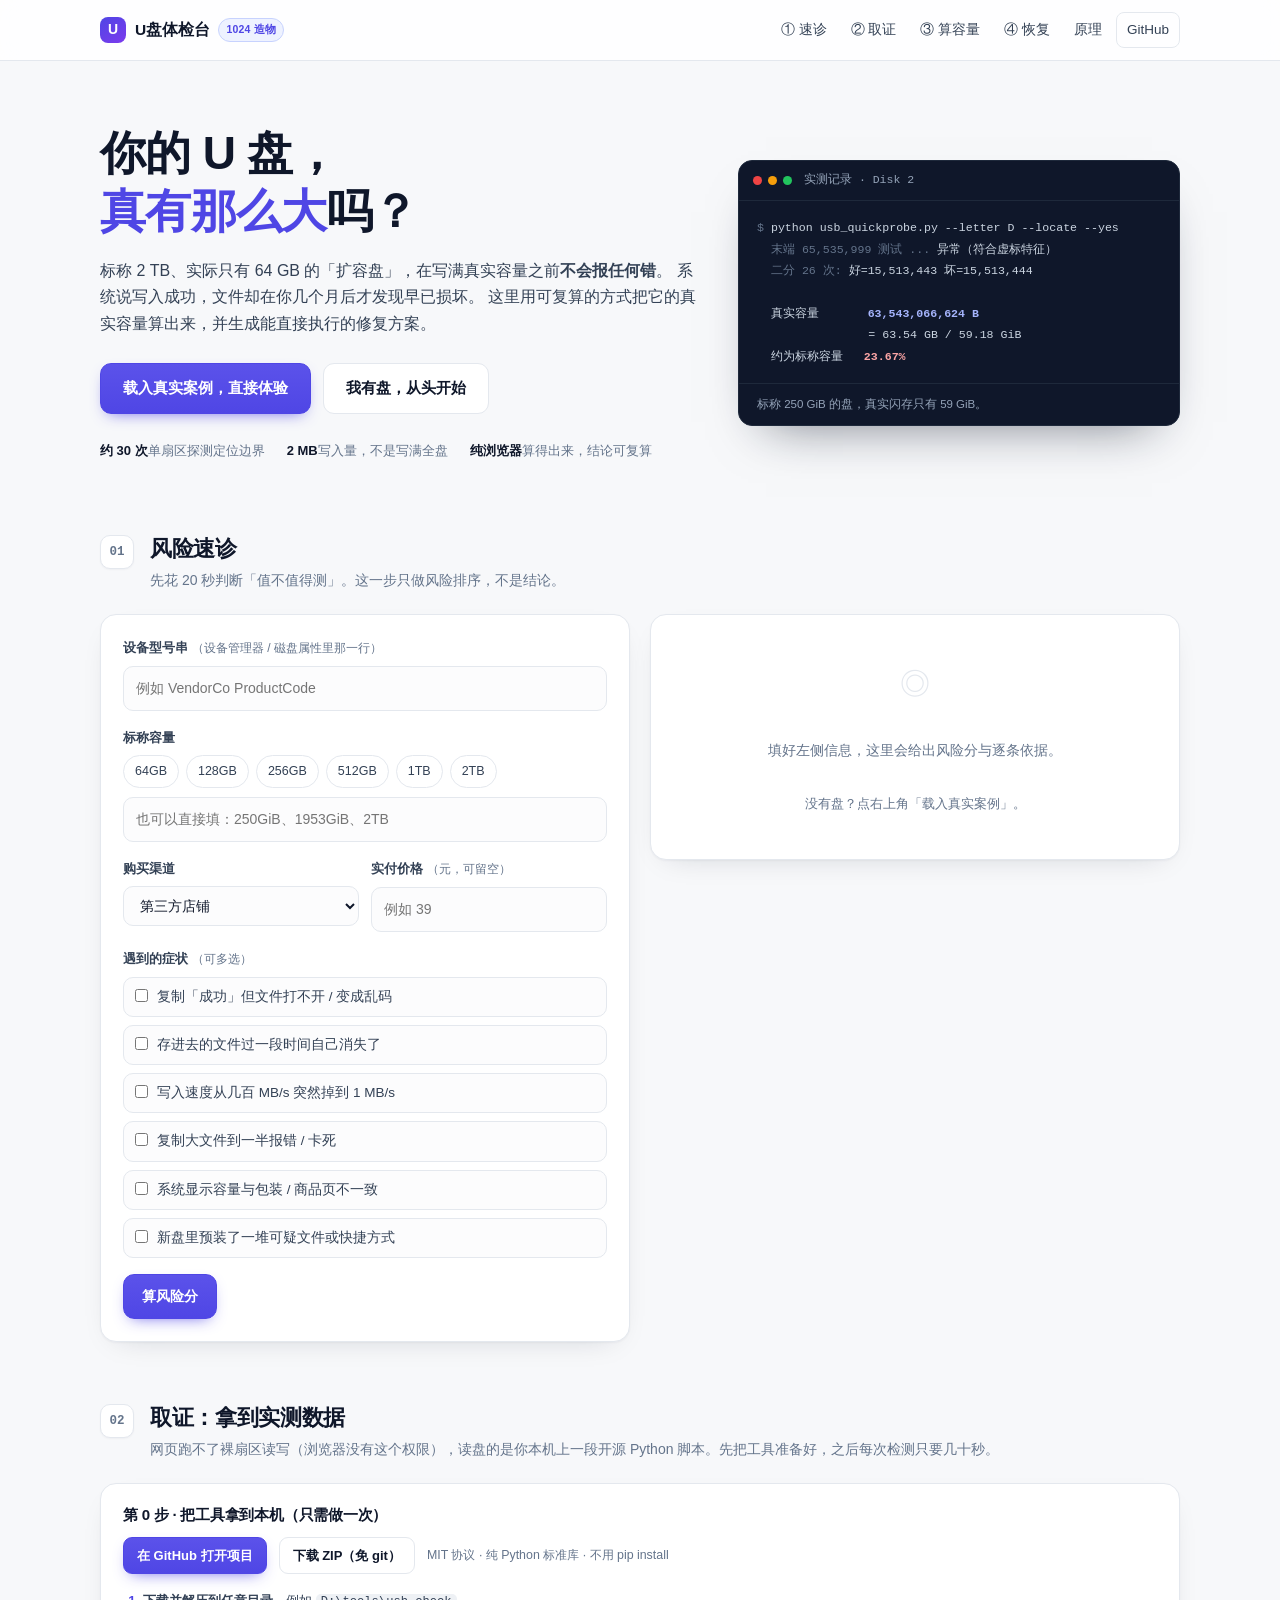
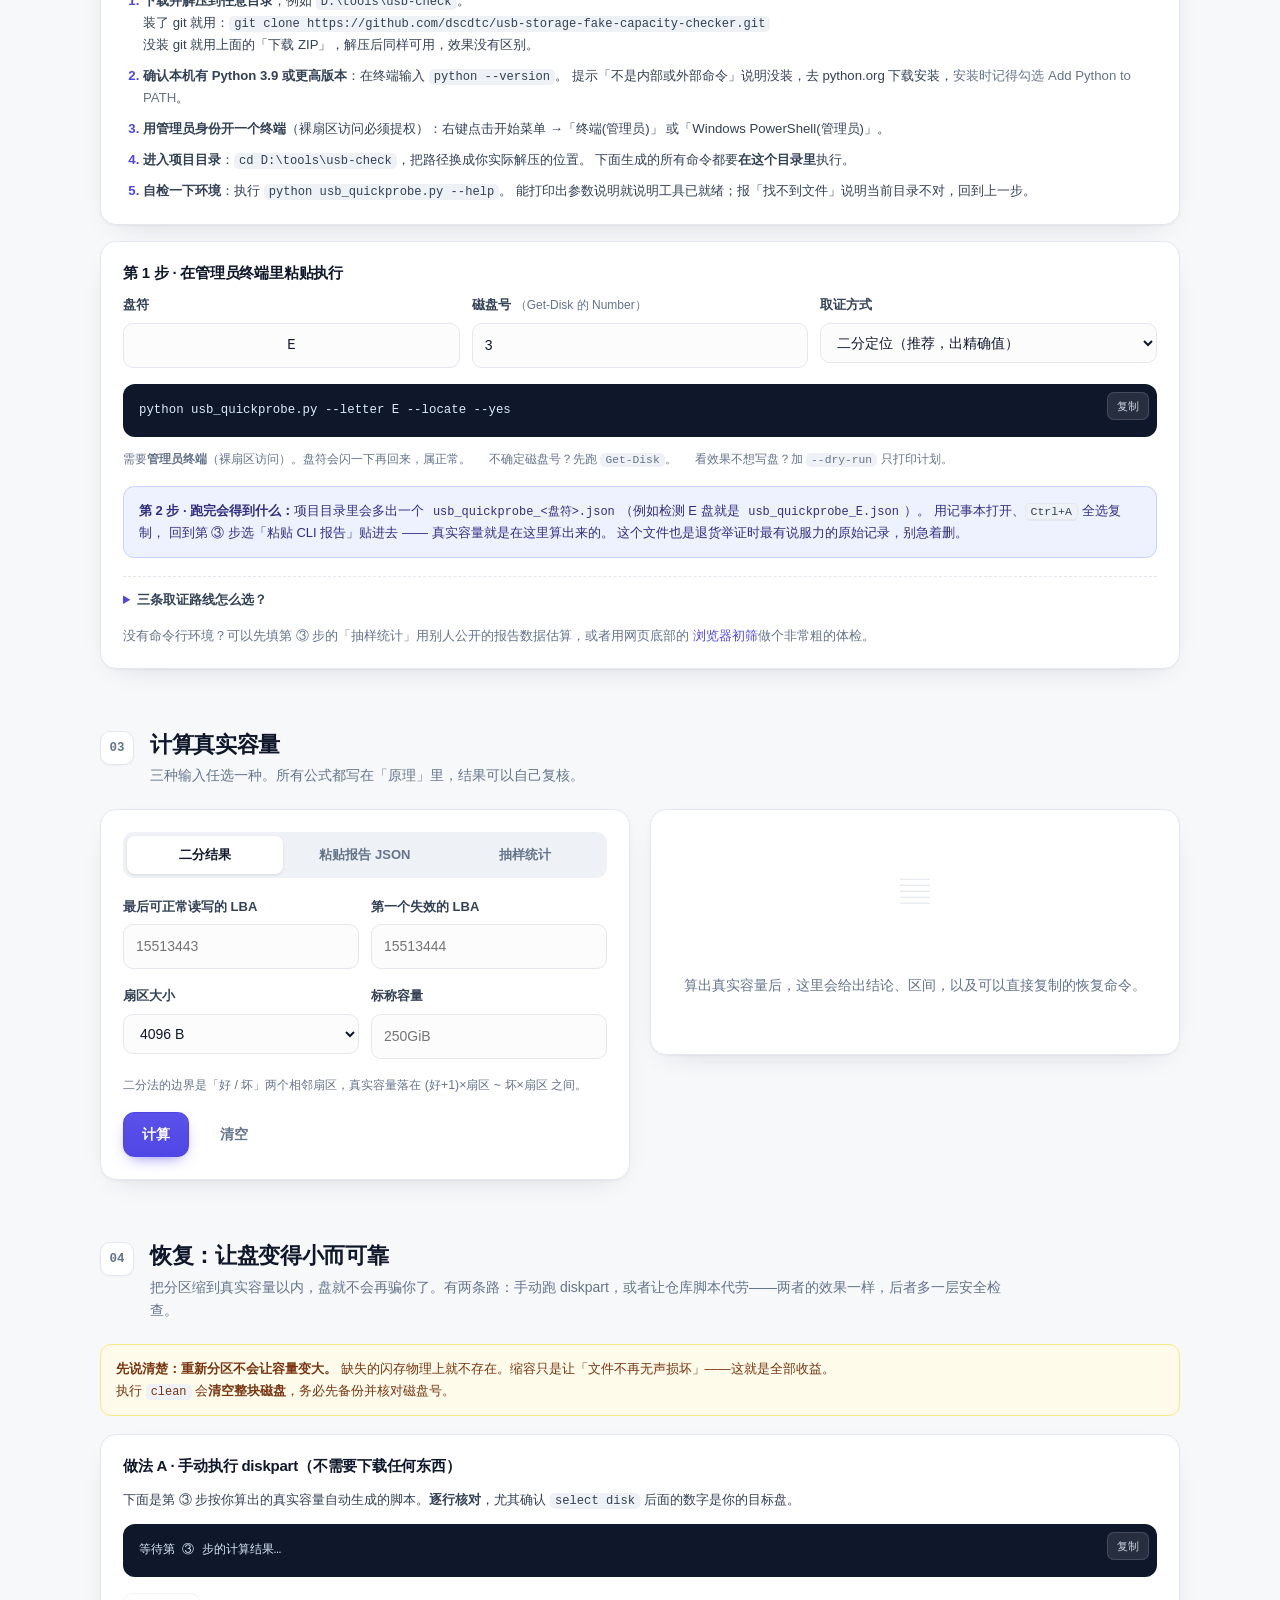
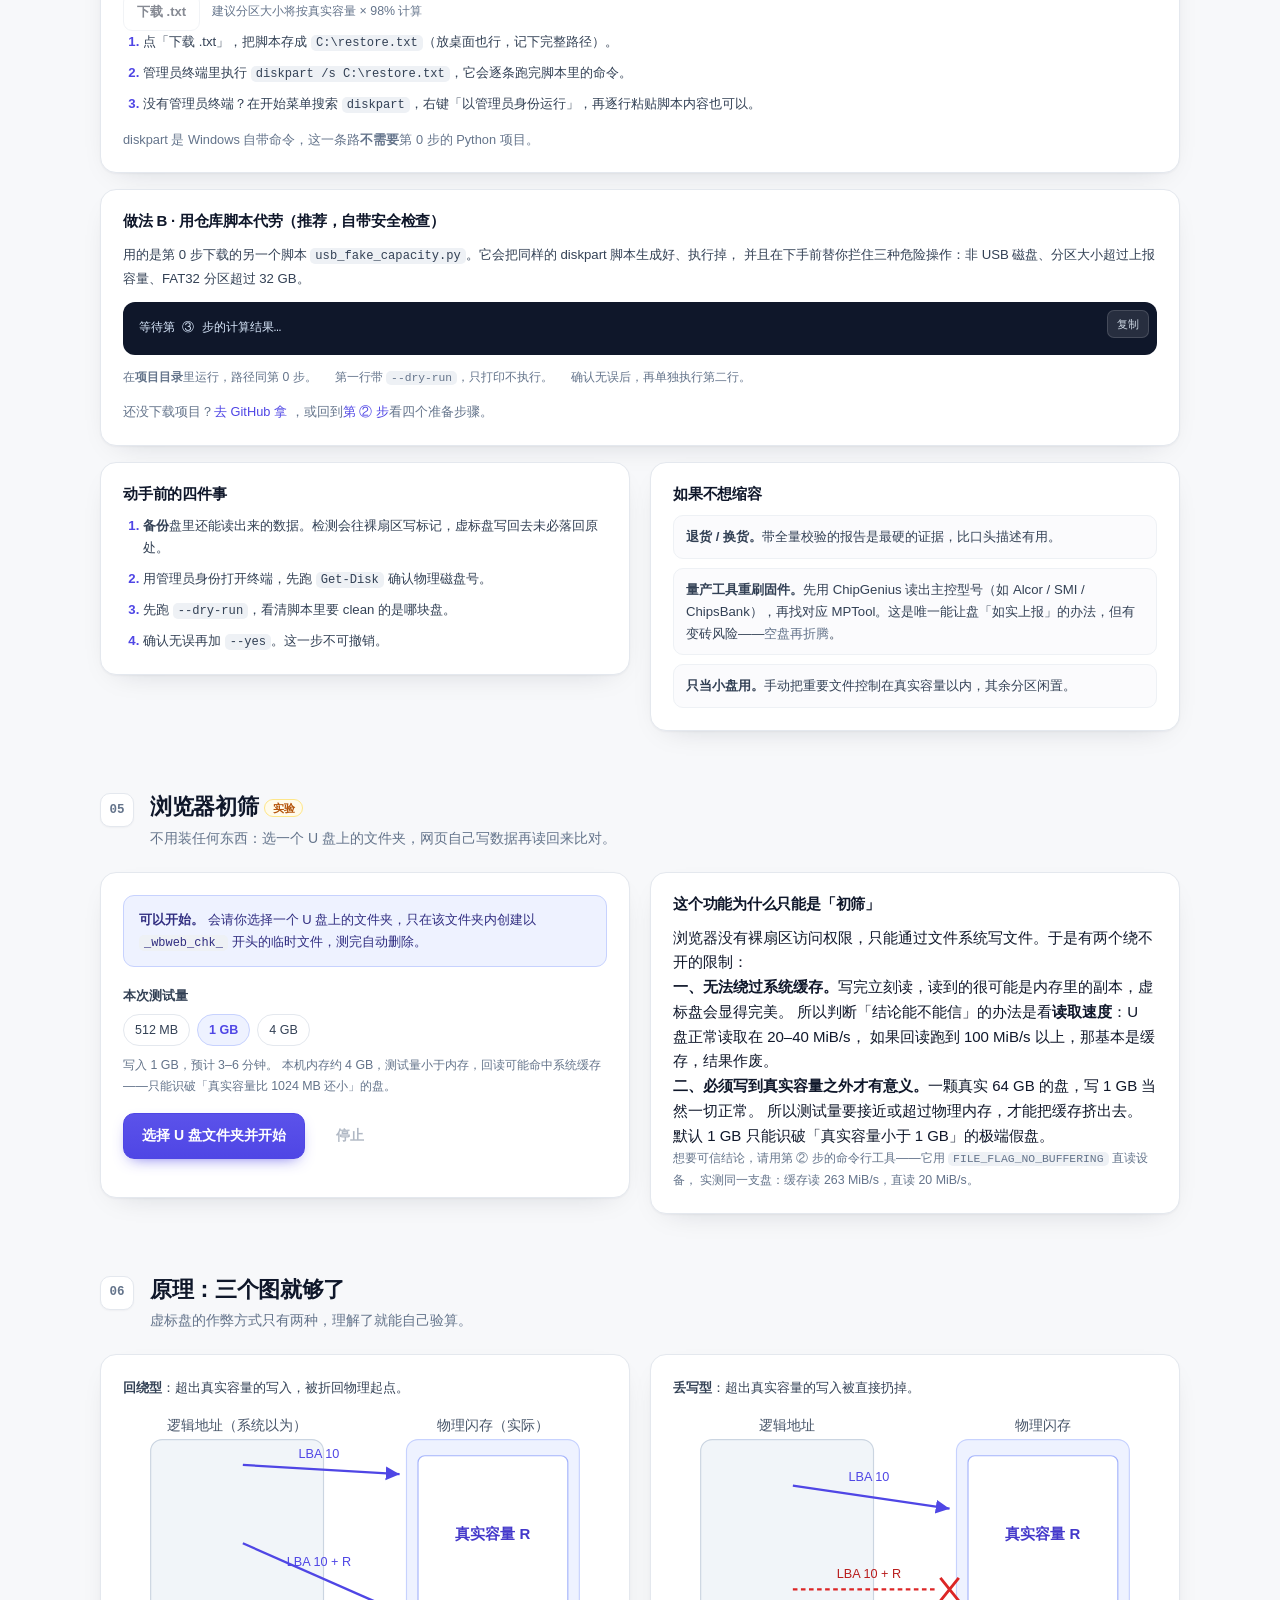
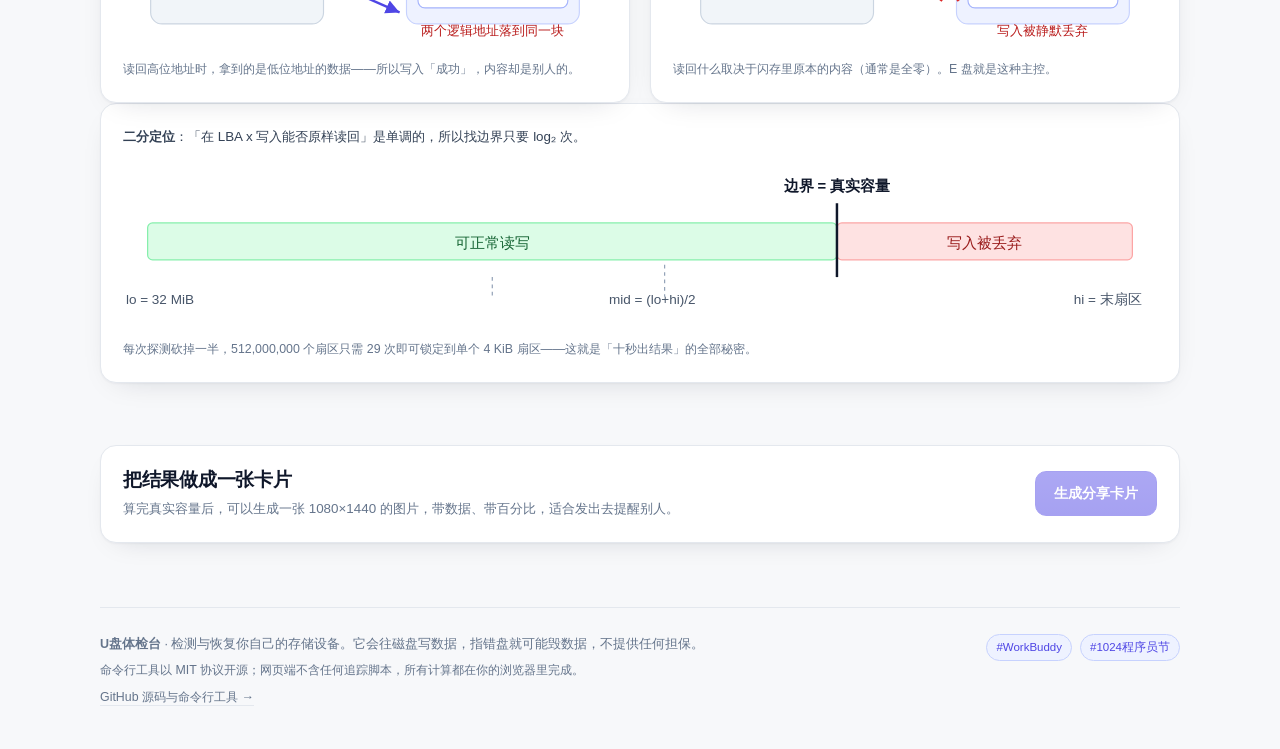
==== commit 46cc36d2: "docs(web): guide users from zero to a working measurement The measure and restore sections assumed t" ====
--- a/web/index.html
+++ b/web/index.html
@@ -150,11 +150,45 @@
       <span class="sec-num">02</span>
       <div>
         <h2>取证：拿到实测数据</h2>
-        <p>网页跑不了裸扇区读写（浏览器没有这个权限），所以这一步交给仓库里的命令行工具，只要几十秒。</p>
+        <p>网页跑不了裸扇区读写（浏览器没有这个权限），读盘的是你本机上一段开源 Python 脚本。先把工具准备好，之后每次检测只要几十秒。</p>
       </div>
     </div>
 
     <div class="card">
+      <h3 class="card-title">第 0 步 · 把工具拿到本机（只需做一次）</h3>
+      <div class="row-2 mb">
+        <a class="btn btn-primary btn-sm" href="https://github.com/dscdtc/usb-storage-fake-capacity-checker" target="_blank" rel="noopener">在 GitHub 打开项目</a>
+        <a class="btn btn-sm" href="https://github.com/dscdtc/usb-storage-fake-capacity-checker/archive/refs/heads/main.zip" target="_blank" rel="noopener">下载 ZIP（免 git）</a>
+        <span class="micro">MIT 协议 · 纯 Python 标准库 · 不用 pip install</span>
+      </div>
+
+      <ol class="steps">
+        <li>
+          <b>下载并解压到任意目录</b>，例如 <code>D:\tools\usb-check</code>。<br>
+          装了 git 就用：<code>git clone https://github.com/dscdtc/usb-storage-fake-capacity-checker.git</code><br>
+          没装 git 就用上面的「下载 ZIP」，解压后同样可用，效果没有区别。
+        </li>
+        <li>
+          <b>确认本机有 Python 3.9 或更高版本</b>：在终端输入 <code>python --version</code>。
+          提示「不是内部或外部命令」说明没装，去 python.org 下载安装，<em>安装时记得勾选 Add Python to PATH</em>。
+        </li>
+        <li>
+          <b>用管理员身份开一个终端</b>（裸扇区访问必须提权）：右键点击开始菜单 →「终端(管理员)」
+          或「Windows PowerShell(管理员)」。
+        </li>
+        <li>
+          <b>进入项目目录</b>：<code>cd D:\tools\usb-check</code>，把路径换成你实际解压的位置。
+          下面生成的所有命令都要<strong>在这个目录里</strong>执行。
+        </li>
+        <li>
+          <b>自检一下环境</b>：执行 <code>python usb_quickprobe.py --help</code>。
+          能打印出参数说明就说明工具已就绪；报「找不到文件」说明当前目录不对，回到上一步。
+        </li>
+      </ol>
+    </div>
+
+    <div class="card mt">
+      <h3 class="card-title">第 1 步 · 在管理员终端里粘贴执行</h3>
       <div class="grid-3 tight">
         <label class="field">
           <span class="label">盘符</span>
@@ -182,6 +216,15 @@
       <div class="hint-row">
         <span class="hint">需要<strong>管理员终端</strong>（裸扇区访问）。盘符会闪一下再回来，属正常。</span>
         <span class="hint">不确定磁盘号？先跑 <code>Get-Disk</code>。</span>
+        <span class="hint">看效果不想写盘？加 <code>--dry-run</code> 只打印计划。</span>
+      </div>
+
+      <div class="alert alert-info mt">
+        <strong>第 2 步 · 跑完会得到什么：</strong>项目目录里会多出一个
+        <code>usb_quickprobe_&lt;盘符&gt;.json</code>（例如检测 E 盘就是 <code>usb_quickprobe_E.json</code>）。
+        用记事本打开、<kbd>Ctrl+A</kbd> 全选复制，
+        回到第 ③ 步选「粘贴 CLI 报告」贴进去 —— 真实容量就是在这里算出来的。
+        这个文件也是退货举证时最有说服力的原始记录，别急着删。
       </div>
 
       <details class="fold">
@@ -260,7 +303,7 @@
           <div class="row-2">
             <button id="cReadFile" class="btn btn-sm">选择 JSON 文件</button>
             <input id="cFile" type="file" accept=".json,application/json" hidden>
-            <span class="micro">两个脚本生成的报告都认（抽样 / 二分）。</span>
+            <span class="micro">报告是第 ② 步跑完后生成在项目目录里的文件，两个脚本的格式都认（抽样 / 二分）。</span>
           </div>
         </div>
 
@@ -308,7 +351,7 @@
       <span class="sec-num">04</span>
       <div>
         <h2>恢复：让盘变得小而可靠</h2>
-        <p>把分区缩到真实容量以内，盘就不会再骗你了。</p>
+        <p>把分区缩到真实容量以内，盘就不会再骗你了。有两条路：手动跑 diskpart，或者让仓库脚本代劳——两者的效果一样，后者多一层安全检查。</p>
       </div>
     </div>
 
@@ -319,7 +362,8 @@
     </div>
 
     <div class="card">
-      <h3 class="card-title">将执行的 diskpart 脚本（由第 ③ 步的结果自动生成）</h3>
+      <h3 class="card-title">做法 A · 手动执行 diskpart（不需要下载任何东西）</h3>
+      <p class="prose-sm">下面是第 ③ 步按你算出的真实容量自动生成的脚本。<strong>逐行核对</strong>，尤其确认 <code>select disk</code> 后面的数字是你的目标盘。</p>
       <div class="codeblock">
         <button class="copy-btn" data-copy="rScript">复制</button>
         <pre id="rScript">等待第 ③ 步的计算结果…</pre>
@@ -329,11 +373,33 @@
         <span class="micro" id="rMeta">建议分区大小将按真实容量 × 98% 计算</span>
       </div>
 
-      <h3 class="card-title mt">或者直接让脚本代劳</h3>
+      <ol class="steps mt">
+        <li>点「下载 .txt」，把脚本存成 <code>C:\restore.txt</code>（放桌面也行，记下完整路径）。</li>
+        <li>管理员终端里执行 <code>diskpart /s C:\restore.txt</code>，它会逐条跑完脚本里的命令。</li>
+        <li>没有管理员终端？在开始菜单搜索 <code>diskpart</code>，右键「以管理员身份运行」，再逐行粘贴脚本内容也可以。</li>
+      </ol>
+      <p class="note">diskpart 是 Windows 自带命令，这一条路<strong>不需要</strong>第 0 步的 Python 项目。</p>
+    </div>
+
+    <div class="card mt">
+      <h3 class="card-title">做法 B · 用仓库脚本代劳（推荐，自带安全检查）</h3>
+      <p class="prose-sm">
+        用的是第 0 步下载的另一个脚本 <code>usb_fake_capacity.py</code>。它会把同样的 diskpart 脚本生成好、执行掉，
+        并且在下手前替你拦住三种危险操作：非 USB 磁盘、分区大小超过上报容量、FAT32 分区超过 32 GB。
+      </p>
       <div class="codeblock">
         <button class="copy-btn" data-copy="rCmd">复制</button>
         <pre id="rCmd">等待第 ③ 步的计算结果…</pre>
       </div>
+      <div class="hint-row">
+        <span class="hint">在<strong>项目目录</strong>里运行，路径同第 0 步。</span>
+        <span class="hint">第一行带 <code>--dry-run</code>，只打印不执行。</span>
+        <span class="hint">确认无误后，再单独执行第二行。</span>
+      </div>
+      <p class="note">
+        还没下载项目？<a href="https://github.com/dscdtc/usb-storage-fake-capacity-checker" target="_blank" rel="noopener">去 GitHub 拿</a>
+        ，或回到<a href="#measure">第 ② 步</a>看四个准备步骤。
+      </p>
     </div>
 
     <div class="grid-2 mt">
--- a/web/styles.css
+++ b/web/styles.css
@@ -53,7 +53,7 @@
 p { margin: 0; }
 a { color: var(--accent); text-decoration: none; }
 a:hover { text-decoration: underline; }
-code { font-family: var(--mono); font-size: .92em; background: var(--line-2); padding: 1px 5px; border-radius: 5px; }
+code { font-family: var(--mono); font-size: .92em; background: var(--line-2); padding: 1px 5px; border-radius: 5px; overflow-wrap: anywhere; word-break: break-word; }
 em { font-style: normal; color: var(--ink-3); }
 
 .wrap { width: min(1080px, calc(100% - 40px)); margin-inline: auto; }
@@ -135,6 +135,13 @@
 .grid-3 { display: grid; grid-template-columns: repeat(3, 1fr); gap: 14px; }
 .tight { gap: 12px; }
 .mt { margin-top: 16px; }
+.mb { margin-bottom: 16px; }
+.prose-sm { font-size: 13.2px; line-height: 1.75; color: var(--ink-2); margin: 0 0 12px; }
+kbd {
+  font-family: var(--mono); font-size: 11.5px; color: var(--ink-2);
+  background: var(--line-2); border: 1px solid var(--line); border-bottom-width: 2px;
+  border-radius: 5px; padding: 1px 5px; white-space: nowrap;
+}
 .row-2 { display: flex; align-items: center; gap: 12px; flex-wrap: wrap; }
 
 /* ---------- 表单 ---------- */
